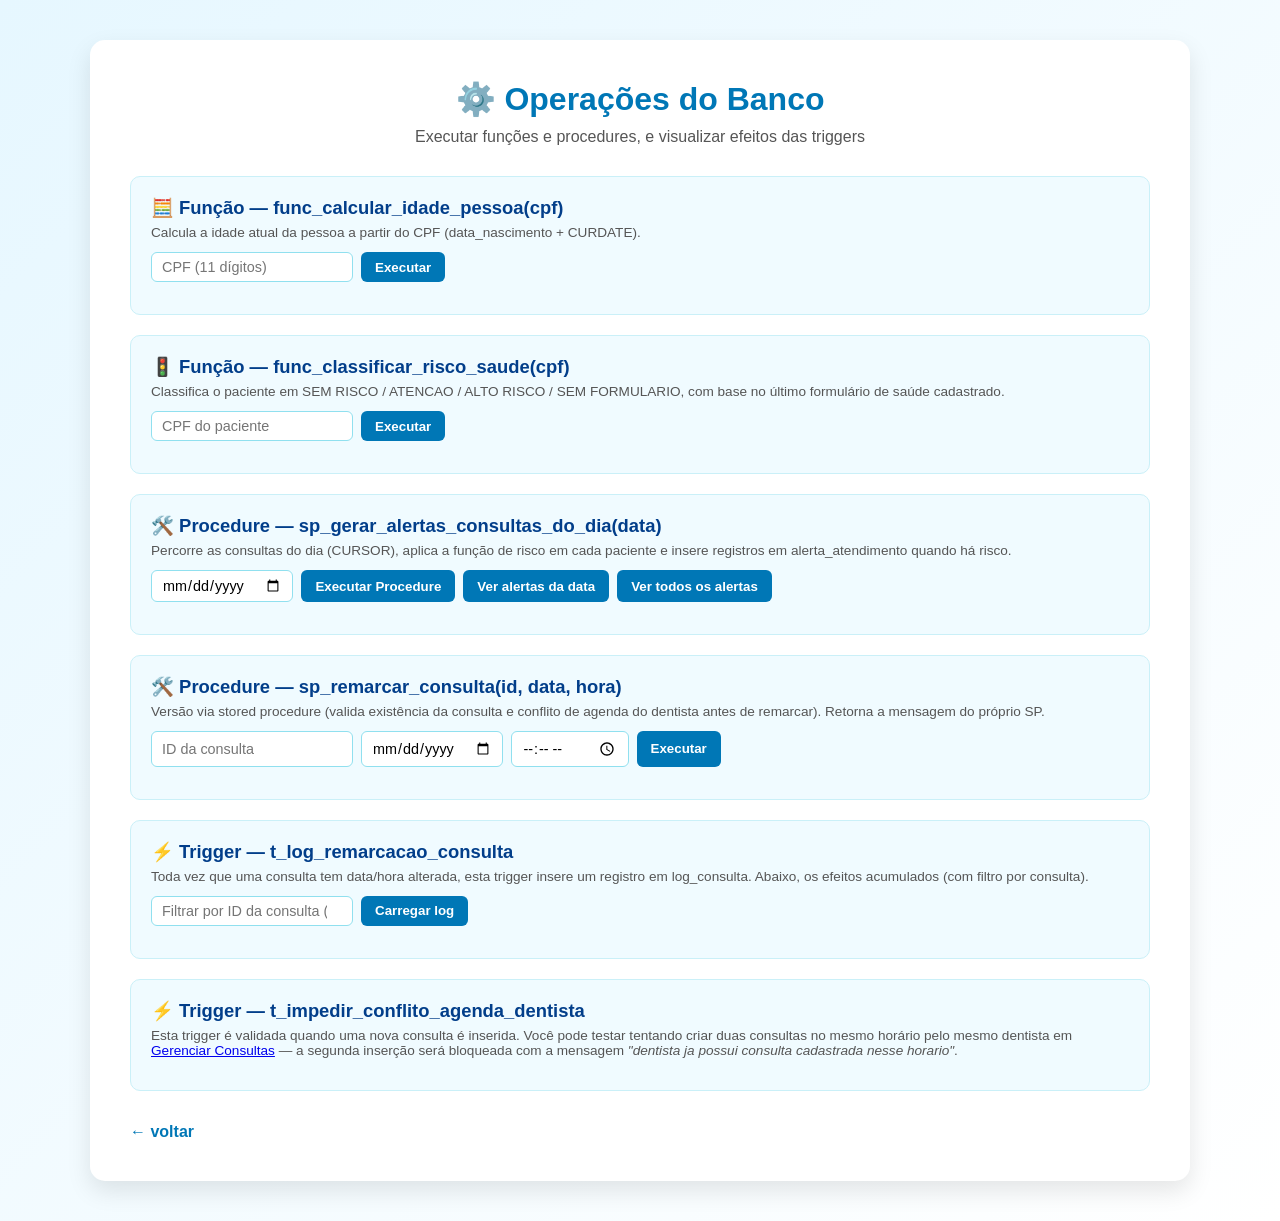
==== clinica-odontologica-social/src/main/resources/static/bd_operacoes.html @ ab2cbf5a "implementa o frontend para dashboard, operacoes do banco e relatorio" ====
<!DOCTYPE html>
<html lang="pt-br">
<head>
    <meta charset="UTF-8">
    <meta name="viewport" content="width=device-width, initial-scale=1.0">
    <title>Operações do Banco — Funções, Procedures e Triggers</title>
    <link rel="stylesheet" href="style.css">
</head>
<body>

<div class="container wide">
    <h1>⚙️ Operações do Banco</h1>
    <p class="subtitle">Executar funções e procedures, e visualizar efeitos das triggers</p>

    <!-- ============================================================
         FUNÇÕES
         ============================================================ -->
    <div class="section">
        <h2>🧮 Função — <code>func_calcular_idade_pessoa(cpf)</code></h2>
        <p class="desc">Calcula a idade atual da pessoa a partir do CPF (data_nascimento + CURDATE).</p>
        <div class="filtros">
            <input id="cpfIdade" placeholder="CPF (11 dígitos)" maxlength="11">
            <button onclick="fnCalcularIdade()">Executar</button>
        </div>
        <div id="saidaIdade"></div>
    </div>

    <div class="section">
        <h2>🚦 Função — <code>func_classificar_risco_saude(cpf)</code></h2>
        <p class="desc">Classifica o paciente em SEM RISCO / ATENCAO / ALTO RISCO / SEM FORMULARIO,
            com base no último formulário de saúde cadastrado.</p>
        <div class="filtros">
            <input id="cpfRisco" placeholder="CPF do paciente" maxlength="11">
            <button onclick="fnClassificarRisco()">Executar</button>
        </div>
        <div id="saidaRisco"></div>
    </div>

    <!-- ============================================================
         PROCEDURES
         ============================================================ -->
    <div class="section">
        <h2>🛠️ Procedure — <code>sp_gerar_alertas_consultas_do_dia(data)</code></h2>
        <p class="desc">Percorre as consultas do dia (CURSOR), aplica a função de risco em cada paciente
            e insere registros em <code>alerta_atendimento</code> quando há risco.</p>
        <div class="filtros">
            <input id="dataAlertas" type="date">
            <button onclick="spGerarAlertas()">Executar Procedure</button>
            <button onclick="carregarAlertas()">Ver alertas da data</button>
            <button onclick="carregarAlertas(true)">Ver todos os alertas</button>
        </div>
        <div id="saidaProcAlertas"></div>
        <div id="tabelaAlertas"></div>
    </div>

    <div class="section">
        <h2>🛠️ Procedure — <code>sp_remarcar_consulta(id, data, hora)</code></h2>
        <p class="desc">Versão via stored procedure (valida existência da consulta e conflito de agenda
            do dentista antes de remarcar). Retorna a mensagem do próprio SP.</p>
        <div class="filtros">
            <input id="idConsultaSp" type="number" min="1" placeholder="ID da consulta">
            <input id="dataSp" type="date">
            <input id="horaSp" type="time">
            <button onclick="spRemarcar()">Executar</button>
        </div>
        <div id="saidaSpRemarcar"></div>
    </div>

    <!-- ============================================================
         TRIGGERS
         ============================================================ -->
    <div class="section">
        <h2>⚡ Trigger — <code>t_log_remarcacao_consulta</code></h2>
        <p class="desc">Toda vez que uma consulta tem data/hora alterada, esta trigger insere um
            registro em <code>log_consulta</code>. Abaixo, os efeitos acumulados (com filtro por consulta).</p>
        <div class="filtros">
            <input id="idConsultaLog" type="number" min="1" placeholder="Filtrar por ID da consulta (opcional)">
            <button onclick="carregarLogConsulta()">Carregar log</button>
        </div>
        <div id="tabelaLog"></div>
    </div>

    <div class="section">
        <h2>⚡ Trigger — <code>t_impedir_conflito_agenda_dentista</code></h2>
        <p class="desc">Esta trigger é validada quando uma nova consulta é inserida.
            Você pode testar tentando criar duas consultas no mesmo horário pelo mesmo dentista
            em <a href="consultas.html">Gerenciar Consultas</a> — a segunda inserção será bloqueada
            com a mensagem <em>"dentista ja possui consulta cadastrada nesse horario"</em>.</p>
    </div>

    <a class="back-link" href="index.html">← voltar</a>
</div>

<script src="bd_operacoes.js?v=1"></script>
</body>
</html>
---- clinica-odontologica-social/src/main/resources/static/style.css ----
* {
    margin: 0;
    padding: 0;
    box-sizing: border-box;
    font-family: Arial, Helvetica, sans-serif;
}

body {
    background: linear-gradient(135deg, #e6f7ff, #ffffff);
    
    display: flex;
    justify-content: center;
    align-items: flex-start; 

    min-height: 100vh;
    padding: 40px 0;
}

.container {
    background: white;
    padding: 40px;
    border-radius: 15px;
    box-shadow: 0 10px 25px rgba(0, 0, 0, 0.1);
    text-align: center;

    width: 700px;
    max-width: 95%;
}

h1 {
    color: #0077b6;
    margin-bottom: 10px;
}

.subtitle {
    color: #555;
    margin-bottom: 30px;
}

.menu {
    display: flex;
    flex-direction: column;
    gap: 15px;
}

.card {
    text-decoration: none;
    background-color: #caf0f8;
    color: #023e8a;
    padding: 12px;
    border-radius: 10px;
    transition: all 0.3s ease;
    font-weight: bold;
}

.card:hover {
    background-color: #90e0ef;
    transform: translateY(-2px);
    box-shadow: 0 5px 15px rgba(0,0,0,0.1);
}

/* ---------- Páginas amplas (Relatórios / Operações BD) ---------- */
.container.wide {
    width: 1100px;
    max-width: 98%;
    text-align: left;
}

.container.wide h1,
.container.wide .subtitle {
    text-align: center;
}

.section {
    background: #f0fbff;
    border: 1px solid #caf0f8;
    border-radius: 10px;
    padding: 20px;
    margin-bottom: 20px;
    text-align: left;
}

.section h2 {
    color: #023e8a;
    margin-bottom: 6px;
    font-size: 1.15rem;
}

.section .desc {
    color: #555;
    font-size: 0.85rem;
    margin-bottom: 12px;
}

.section .filtros {
    display: flex;
    flex-wrap: wrap;
    gap: 8px;
    margin-bottom: 12px;
}

.section .filtros input,
.section .filtros select {
    padding: 6px 10px;
    border-radius: 6px;
    border: 1px solid #90e0ef;
    font-size: 0.9rem;
}

.section button {
    background-color: #0077b6;
    color: white;
    border: none;
    padding: 6px 14px;
    border-radius: 6px;
    font-weight: bold;
    cursor: pointer;
}

.section button:hover { background-color: #023e8a; }

.section .kpi {
    display: inline-block;
    background: #0077b6;
    color: white;
    padding: 6px 12px;
    border-radius: 6px;
    margin-right: 8px;
    margin-top: 6px;
    font-size: 0.85rem;
}

table.dados {
    width: 100%;
    border-collapse: collapse;
    margin-top: 10px;
    font-size: 0.85rem;
    background: white;
}

table.dados th,
table.dados td {
    border: 1px solid #caf0f8;
    padding: 6px 8px;
    text-align: left;
}

table.dados th {
    background: #023e8a;
    color: white;
}

table.dados tr:nth-child(even) td { background: #f7fcff; }

.badge {
    display: inline-block;
    padding: 2px 8px;
    border-radius: 10px;
    font-size: 0.75rem;
    font-weight: bold;
    color: white;
}
.badge.alto    { background: #c1121f; }
.badge.atencao { background: #f4a261; }
.badge.sem     { background: #2a9d8f; }
.badge.semf    { background: #888; }

.back-link {
    display: inline-block;
    margin-top: 12px;
    color: #0077b6;
    text-decoration: none;
    font-weight: bold;
}

/* ---------- Dashboard ---------- */
.kpi-grid {
    display: grid;
    grid-template-columns: repeat(auto-fit, minmax(170px, 1fr));
    gap: 12px;
    margin-bottom: 20px;
}

.kpi-card {
    background: linear-gradient(135deg, #0077b6, #00b4d8);
    color: white;
    border-radius: 10px;
    padding: 14px;
    text-align: left;
    box-shadow: 0 4px 10px rgba(0,0,0,0.08);
}
.kpi-card .label { font-size: 0.75rem; opacity: 0.9; letter-spacing: 0.5px; text-transform: uppercase; }
.kpi-card .value { font-size: 1.6rem; font-weight: bold; margin-top: 4px; }
.kpi-card.sec { background: linear-gradient(135deg, #023e8a, #0096c7); }
.kpi-card.warn { background: linear-gradient(135deg, #f4a261, #e76f51); }
.kpi-card.ok  { background: linear-gradient(135deg, #2a9d8f, #43aa8b); }

.charts-grid {
    display: grid;
    grid-template-columns: repeat(auto-fit, minmax(420px, 1fr));
    gap: 16px;
}

.chart-card {
    background: white;
    border: 1px solid #caf0f8;
    border-radius: 10px;
    padding: 14px;
    box-shadow: 0 2px 6px rgba(0,0,0,0.05);
}
.chart-card h3 {
    color: #023e8a;
    font-size: 1rem;
    margin-bottom: 4px;
}
.chart-card .desc {
    color: #666;
    font-size: 0.78rem;
    margin-bottom: 8px;
}
.chart-card canvas { max-height: 280px; }

.stats-inline {
    display: flex;
    flex-wrap: wrap;
    gap: 6px;
    margin-top: 8px;
    font-size: 0.78rem;
}
.stats-inline span {
    background: #caf0f8;
    color: #023e8a;
    padding: 3px 8px;
    border-radius: 6px;
    font-weight: bold;
}
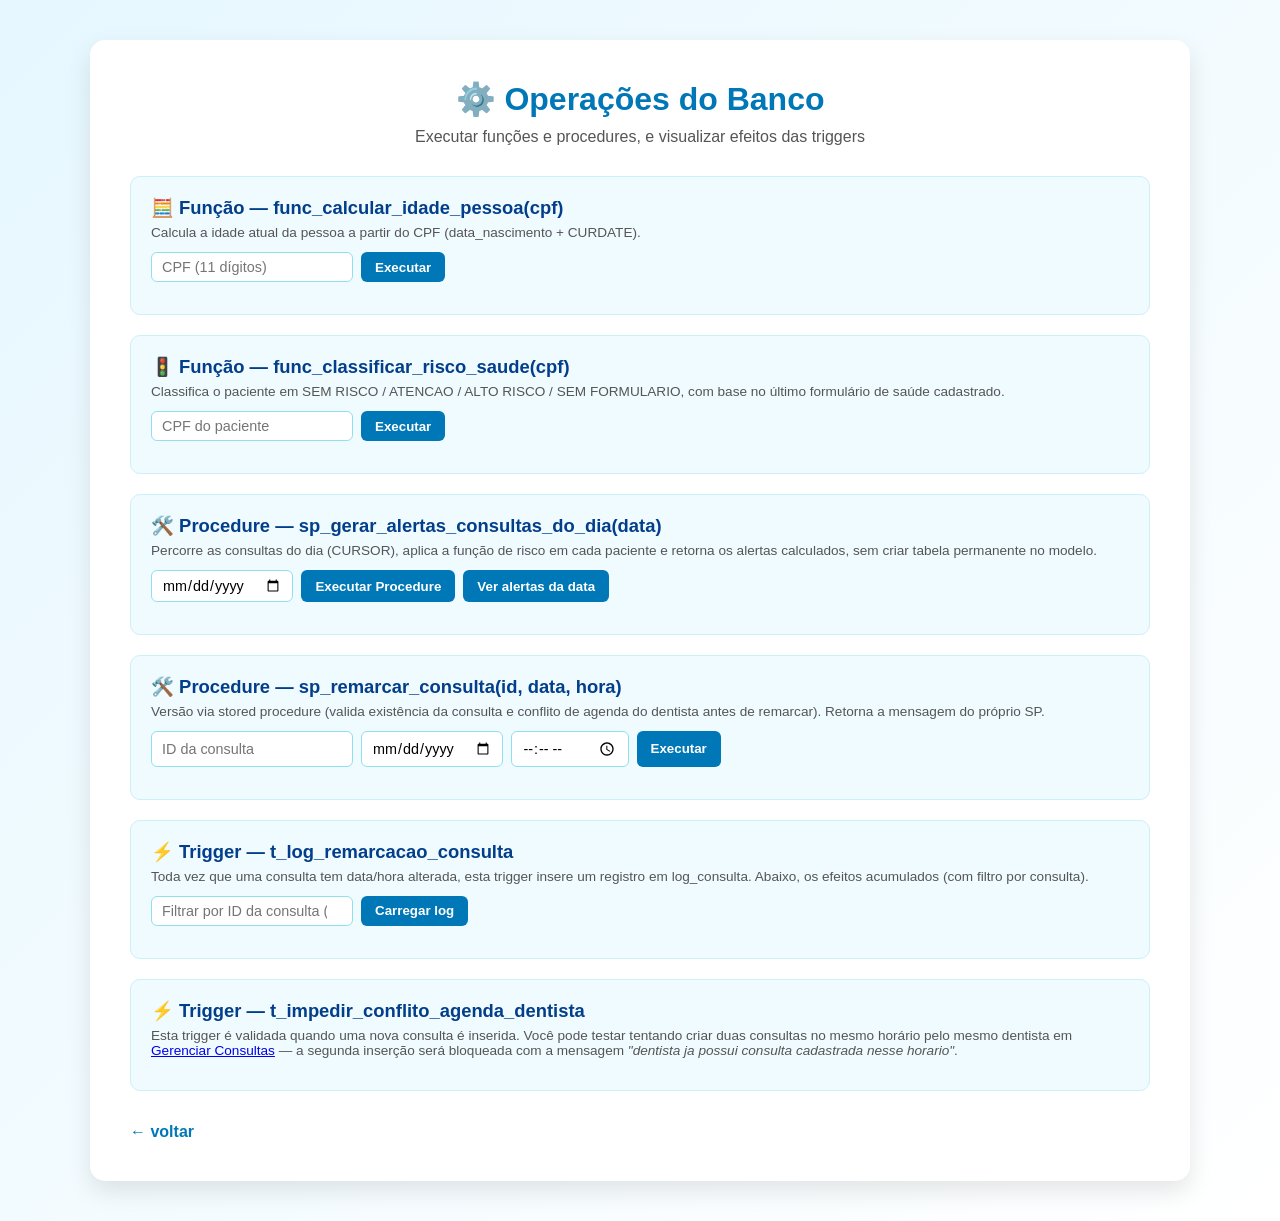
==== commit fe74dd4e: "adiciona o frontend do operacoes bd" ====
--- a/clinica-odontologica-social/src/main/resources/static/bd_operacoes.html
+++ b/clinica-odontologica-social/src/main/resources/static/bd_operacoes.html
@@ -42,12 +42,11 @@
     <div class="section">
         <h2>🛠️ Procedure — <code>sp_gerar_alertas_consultas_do_dia(data)</code></h2>
         <p class="desc">Percorre as consultas do dia (CURSOR), aplica a função de risco em cada paciente
-            e insere registros em <code>alerta_atendimento</code> quando há risco.</p>
+            e retorna os alertas calculados, sem criar tabela permanente no modelo.</p>
         <div class="filtros">
             <input id="dataAlertas" type="date">
             <button onclick="spGerarAlertas()">Executar Procedure</button>
             <button onclick="carregarAlertas()">Ver alertas da data</button>
-            <button onclick="carregarAlertas(true)">Ver todos os alertas</button>
         </div>
         <div id="saidaProcAlertas"></div>
         <div id="tabelaAlertas"></div>
--- a/clinica-odontologica-social/src/main/resources/static/style.css
+++ b/clinica-odontologica-social/src/main/resources/static/style.css
@@ -59,6 +59,59 @@
     box-shadow: 0 5px 15px rgba(0,0,0,0.1);
 }
 
+.ia-card {
+    background-color: #ade8f4;
+}
+
+.chat-box {
+    display: flex;
+    flex-direction: column;
+    gap: 15px;
+}
+
+textarea {
+    width: 100%;
+    min-height: 110px;
+    resize: vertical;
+    border: 1px solid #caf0f8;
+    border-radius: 10px;
+    padding: 15px;
+    font-size: 15px;
+    outline: none;
+}
+
+textarea:focus {
+    border-color: #0077b6;
+}
+
+.chat-button {
+    border: none;
+    cursor: pointer;
+    font-size: 16px;
+}
+
+.section-title {
+    color: #023e8a;
+    margin-top: 25px;
+    margin-bottom: 10px;
+}
+
+.sugestoes {
+    display: flex;
+    flex-direction: column;
+    gap: 10px;
+}
+
+.suggestion-button {
+    background-color: #caf0f8;
+    color: #023e8a;
+    border: none;
+    padding: 10px;
+    border-radius: 10px;
+    font-weight: bold;
+    cursor: pointer;
+}
+
 /* ---------- Páginas amplas (Relatórios / Operações BD) ---------- */
 .container.wide {
     width: 1100px;
@@ -117,6 +170,26 @@
     cursor: pointer;
 }
 
+.suggestion-button:hover {
+    background-color: #90e0ef;
+}
+
+.resposta {
+    background-color: #f1fbff;
+    border: 1px solid #caf0f8;
+    color: #333;
+    text-align: left;
+    padding: 15px;
+    border-radius: 10px;
+    min-height: 100px;
+    line-height: 1.5;
+}
+
+.voltar-card {
+    display: block;
+    margin-top: 25px;
+}
+
 .section button:hover { background-color: #023e8a; }
 
 .section .kpi {
@@ -234,4 +307,3 @@
     border-radius: 6px;
     font-weight: bold;
 }
-
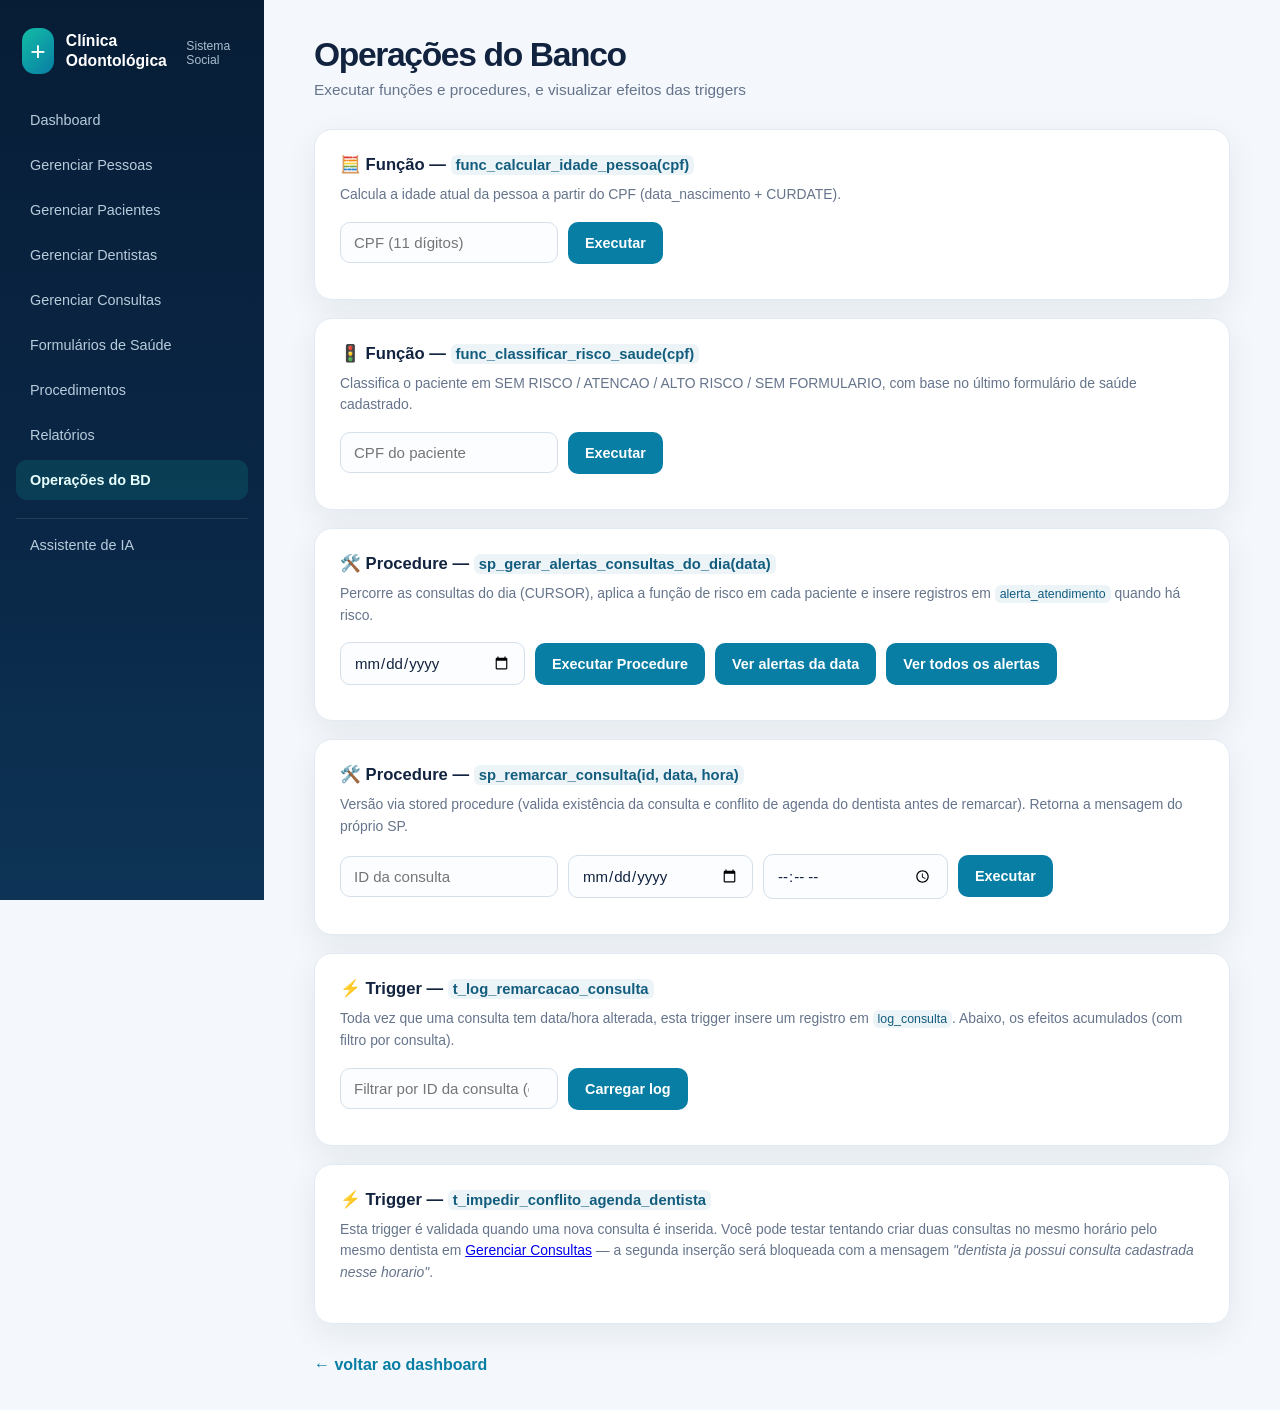
==== commit 385f9470: "Implementa chat e ajustes de layout" ====
--- a/clinica-odontologica-social/src/main/resources/static/bd_operacoes.html
+++ b/clinica-odontologica-social/src/main/resources/static/bd_operacoes.html
@@ -4,12 +4,13 @@
     <meta charset="UTF-8">
     <meta name="viewport" content="width=device-width, initial-scale=1.0">
     <title>Operações do Banco — Funções, Procedures e Triggers</title>
-    <link rel="stylesheet" href="style.css">
+    <link rel="stylesheet" href="style.css?v=2">
+    <script src="layout.js?v=1" defer></script>
 </head>
 <body>
 
 <div class="container wide">
-    <h1>⚙️ Operações do Banco</h1>
+    <h1>Operações do Banco</h1>
     <p class="subtitle">Executar funções e procedures, e visualizar efeitos das triggers</p>
 
     <!-- ============================================================
@@ -42,11 +43,12 @@
     <div class="section">
         <h2>🛠️ Procedure — <code>sp_gerar_alertas_consultas_do_dia(data)</code></h2>
         <p class="desc">Percorre as consultas do dia (CURSOR), aplica a função de risco em cada paciente
-            e retorna os alertas calculados, sem criar tabela permanente no modelo.</p>
+            e insere registros em <code>alerta_atendimento</code> quando há risco.</p>
         <div class="filtros">
             <input id="dataAlertas" type="date">
             <button onclick="spGerarAlertas()">Executar Procedure</button>
             <button onclick="carregarAlertas()">Ver alertas da data</button>
+            <button onclick="carregarAlertas(true)">Ver todos os alertas</button>
         </div>
         <div id="saidaProcAlertas"></div>
         <div id="tabelaAlertas"></div>
@@ -87,7 +89,7 @@
             com a mensagem <em>"dentista ja possui consulta cadastrada nesse horario"</em>.</p>
     </div>
 
-    <a class="back-link" href="index.html">← voltar</a>
+    <a class="back-link" href="dashboard.html">← voltar ao dashboard</a>
 </div>
 
 <script src="bd_operacoes.js?v=1"></script>
--- a/clinica-odontologica-social/src/main/resources/static/style.css
+++ b/clinica-odontologica-social/src/main/resources/static/style.css
@@ -1,309 +1,701 @@
+:root {
+    --bg: #f4f8fc;
+    --panel: #ffffff;
+    --panel-soft: #f7fbff;
+    --line: #e2eaf3;
+    --text: #12233f;
+    --muted: #65748b;
+    --primary: #087ea4;
+    --primary-dark: #055874;
+    --primary-soft: #e7f5f8;
+    --nav: #071d36;
+    --nav-soft: #112d4c;
+    --accent: #10b3a3;
+    --warning: #ed9b43;
+    --danger: #d45061;
+    --radius: 18px;
+    --shadow: 0 10px 32px rgba(15, 35, 60, 0.07);
+}
+
 * {
+    box-sizing: border-box;
     margin: 0;
     padding: 0;
-    box-sizing: border-box;
-    font-family: Arial, Helvetica, sans-serif;
+    font-family: "Segoe UI", Arial, Helvetica, sans-serif;
 }
 
 body {
-    background: linear-gradient(135deg, #e6f7ff, #ffffff);
-    
+    align-items: flex-start;
+    background: var(--bg);
+    color: var(--text);
     display: flex;
     justify-content: center;
-    align-items: flex-start; 
-
     min-height: 100vh;
     padding: 40px 0;
 }
 
+.app-layout {
+    display: block;
+    padding: 0;
+}
+
+.app-shell {
+    display: flex;
+    min-height: 100vh;
+}
+
+.sidebar {
+    background: linear-gradient(180deg, var(--nav), #0a2747 60%, #0d3456);
+    color: white;
+    flex: 0 0 264px;
+    height: 100vh;
+    padding: 28px 16px 20px;
+    position: sticky;
+    top: 0;
+}
+
+.sidebar-brand {
+    align-items: center;
+    color: white;
+    display: flex;
+    gap: 12px;
+    margin: 0 6px 26px;
+    text-decoration: none;
+}
+
+.sidebar-brand::before {
+    align-items: center;
+    background: linear-gradient(135deg, #13bca6, #087ea4);
+    border-radius: 13px;
+    content: "+";
+    display: flex;
+    font-size: 1.65rem;
+    font-weight: 400;
+    height: 46px;
+    justify-content: center;
+    width: 46px;
+}
+
+.sidebar-brand strong {
+    display: block;
+    font-size: 0.98rem;
+    line-height: 1.3;
+}
+
+.sidebar-brand span {
+    color: #a9bece;
+    display: block;
+    font-size: 0.76rem;
+    margin-top: 3px;
+}
+
+.sidebar-nav {
+    display: flex;
+    flex-direction: column;
+    gap: 5px;
+}
+
+.sidebar-link {
+    border-radius: 11px;
+    color: #b8ccdb;
+    display: block;
+    font-size: 0.9rem;
+    font-weight: 500;
+    padding: 12px 14px;
+    text-decoration: none;
+    transition: background 0.18s ease, color 0.18s ease;
+}
+
+.sidebar-link:hover {
+    background: var(--nav-soft);
+    color: white;
+}
+
+.sidebar-link.active {
+    background: rgba(16, 179, 163, 0.17);
+    color: #e8fffd;
+    font-weight: 600;
+}
+
+.sidebar-link-special {
+    border-top: 1px solid rgba(255, 255, 255, 0.1);
+    border-radius: 0;
+    margin-top: 13px;
+    padding-top: 18px;
+}
+
+.sidebar-link-special.active,
+.sidebar-link-special:hover {
+    border-radius: 11px;
+}
+
+.main-content {
+    align-items: flex-start;
+    display: flex;
+    flex: 1;
+    justify-content: center;
+    min-width: 0;
+    padding: 36px clamp(20px, 4vw, 50px);
+}
+
 .container {
-    background: white;
-    padding: 40px;
-    border-radius: 15px;
-    box-shadow: 0 10px 25px rgba(0, 0, 0, 0.1);
-    text-align: center;
-
-    width: 700px;
-    max-width: 95%;
-}
-
-h1 {
-    color: #0077b6;
-    margin-bottom: 10px;
+    max-width: 1180px;
+    width: 100%;
+}
+
+.container > h1 {
+    color: var(--text);
+    font-size: clamp(1.75rem, 3vw, 2.1rem);
+    font-weight: 700;
+    letter-spacing: -0.04em;
+    margin-bottom: 7px;
 }
 
 .subtitle {
-    color: #555;
+    color: var(--muted);
+    font-size: 0.96rem;
     margin-bottom: 30px;
 }
 
-.menu {
+.manage-page .menu {
+    display: grid;
+    gap: 18px;
+    grid-template-columns: repeat(2, minmax(285px, 1fr));
+}
+
+.manage-page .card {
+    background: var(--panel);
+    border: 1px solid var(--line);
+    border-radius: var(--radius);
+    box-shadow: var(--shadow);
+    color: var(--text);
+    padding: 23px;
+    text-align: left;
+}
+
+.manage-page .card:first-child {
+    grid-row: span 2;
+}
+
+.manage-page .card h3 {
+    border-bottom: 1px solid var(--line);
+    color: var(--text);
+    font-size: 1.04rem;
+    font-weight: 650;
+    margin: -2px 0 18px;
+    padding-bottom: 15px;
+}
+
+input,
+select,
+textarea {
+    background: #fbfdff;
+    border: 1px solid #d4dfeb;
+    border-radius: 10px;
+    color: var(--text);
+    font-size: 0.94rem;
+    outline: none;
+    padding: 11px 13px;
+    transition: border-color 0.18s ease, box-shadow 0.18s ease;
+}
+
+input:focus,
+select:focus,
+textarea:focus {
+    border-color: var(--primary);
+    box-shadow: 0 0 0 3px rgba(8, 126, 164, 0.12);
+}
+
+.manage-page .card input,
+.manage-page .card select,
+.manage-page .card textarea {
+    margin-bottom: 11px;
+    width: 100%;
+}
+
+.manage-page .card br {
+    display: none;
+}
+
+textarea {
+    min-height: 104px;
+    resize: vertical;
+}
+
+button,
+.chat-button {
+    background: var(--primary);
+    border: none;
+    border-radius: 10px;
+    color: white;
+    cursor: pointer;
+    font-size: 0.9rem;
+    font-weight: 600;
+    min-height: 42px;
+    padding: 10px 17px;
+    transition: background-color 0.18s ease, transform 0.18s ease;
+}
+
+button:hover,
+.chat-button:hover {
+    background: var(--primary-dark);
+    transform: translateY(-1px);
+}
+
+.manage-page .card button {
+    margin-top: 4px;
+    margin-right: 5px;
+}
+
+.manage-page ul,
+.manage-page pre {
+    background: var(--panel-soft);
+    border-radius: 10px;
+    color: var(--muted);
+    list-style-position: inside;
+    margin-top: 15px;
+    overflow-x: auto;
+    padding: 12px;
+    white-space: pre-wrap;
+}
+
+.manage-page ul:empty,
+.manage-page pre:empty {
+    display: none;
+}
+
+.container.wide {
+    max-width: 1240px;
+    text-align: left;
+}
+
+.section {
+    background: var(--panel);
+    border: 1px solid var(--line);
+    border-radius: var(--radius);
+    box-shadow: var(--shadow);
+    margin-bottom: 18px;
+    padding: 23px 25px;
+    text-align: left;
+}
+
+.section h2 {
+    color: var(--text);
+    font-size: 1.04rem;
+    font-weight: 650;
+    line-height: 1.45;
+    margin-bottom: 7px;
+}
+
+.section .desc {
+    color: var(--muted);
+    font-size: 0.87rem;
+    line-height: 1.55;
+    margin-bottom: 16px;
+}
+
+.section .filtros {
+    align-items: center;
+    display: flex;
+    flex-wrap: wrap;
+    gap: 10px;
+    margin-bottom: 12px;
+}
+
+.section .filtros label {
+    color: var(--muted);
     display: flex;
     flex-direction: column;
-    gap: 15px;
-}
-
-.card {
-    text-decoration: none;
-    background-color: #caf0f8;
-    color: #023e8a;
-    padding: 12px;
-    border-radius: 10px;
-    transition: all 0.3s ease;
-    font-weight: bold;
-}
-
-.card:hover {
-    background-color: #90e0ef;
-    transform: translateY(-2px);
-    box-shadow: 0 5px 15px rgba(0,0,0,0.1);
-}
-
-.ia-card {
-    background-color: #ade8f4;
-}
-
-.chat-box {
-    display: flex;
-    flex-direction: column;
-    gap: 15px;
-}
-
-textarea {
-    width: 100%;
-    min-height: 110px;
-    resize: vertical;
-    border: 1px solid #caf0f8;
-    border-radius: 10px;
-    padding: 15px;
-    font-size: 15px;
-    outline: none;
-}
-
-textarea:focus {
-    border-color: #0077b6;
-}
-
-.chat-button {
-    border: none;
-    cursor: pointer;
-    font-size: 16px;
-}
-
-.section-title {
-    color: #023e8a;
-    margin-top: 25px;
-    margin-bottom: 10px;
-}
-
-.sugestoes {
-    display: flex;
-    flex-direction: column;
-    gap: 10px;
-}
-
-.suggestion-button {
-    background-color: #caf0f8;
-    color: #023e8a;
-    border: none;
-    padding: 10px;
-    border-radius: 10px;
-    font-weight: bold;
-    cursor: pointer;
-}
-
-/* ---------- Páginas amplas (Relatórios / Operações BD) ---------- */
-.container.wide {
-    width: 1100px;
-    max-width: 98%;
-    text-align: left;
-}
-
-.container.wide h1,
-.container.wide .subtitle {
-    text-align: center;
-}
-
-.section {
-    background: #f0fbff;
-    border: 1px solid #caf0f8;
-    border-radius: 10px;
-    padding: 20px;
-    margin-bottom: 20px;
-    text-align: left;
-}
-
-.section h2 {
-    color: #023e8a;
-    margin-bottom: 6px;
-    font-size: 1.15rem;
-}
-
-.section .desc {
-    color: #555;
-    font-size: 0.85rem;
-    margin-bottom: 12px;
-}
-
-.section .filtros {
-    display: flex;
-    flex-wrap: wrap;
-    gap: 8px;
-    margin-bottom: 12px;
+    font-size: 0.83rem;
+    font-weight: 600;
+    gap: 6px;
 }
 
 .section .filtros input,
 .section .filtros select {
-    padding: 6px 10px;
+    min-width: 185px;
+}
+
+.section .kpi {
+    background: var(--primary-soft);
+    border-radius: 20px;
+    color: var(--primary-dark);
+    display: inline-block;
+    font-size: 0.84rem;
+    font-weight: 600;
+    margin: 7px 8px 0 0;
+    padding: 7px 13px;
+}
+
+code {
+    background: #edf4f8;
     border-radius: 6px;
-    border: 1px solid #90e0ef;
-    font-size: 0.9rem;
-}
-
-.section button {
-    background-color: #0077b6;
-    color: white;
-    border: none;
-    padding: 6px 14px;
-    border-radius: 6px;
-    font-weight: bold;
-    cursor: pointer;
-}
-
-.suggestion-button:hover {
-    background-color: #90e0ef;
-}
-
-.resposta {
-    background-color: #f1fbff;
-    border: 1px solid #caf0f8;
-    color: #333;
-    text-align: left;
-    padding: 15px;
-    border-radius: 10px;
-    min-height: 100px;
-    line-height: 1.5;
-}
-
-.voltar-card {
-    display: block;
-    margin-top: 25px;
-}
-
-.section button:hover { background-color: #023e8a; }
-
-.section .kpi {
-    display: inline-block;
-    background: #0077b6;
-    color: white;
-    padding: 6px 12px;
-    border-radius: 6px;
-    margin-right: 8px;
-    margin-top: 6px;
-    font-size: 0.85rem;
+    color: #125d7e;
+    font-size: 0.89em;
+    padding: 2px 5px;
 }
 
 table.dados {
+    background: white;
+    border-collapse: separate;
+    border-spacing: 0;
+    border: 1px solid var(--line);
+    border-radius: 11px;
+    font-size: 0.84rem;
+    margin-top: 14px;
+    overflow: hidden;
     width: 100%;
-    border-collapse: collapse;
-    margin-top: 10px;
-    font-size: 0.85rem;
-    background: white;
 }
 
 table.dados th,
 table.dados td {
-    border: 1px solid #caf0f8;
-    padding: 6px 8px;
+    border-bottom: 1px solid var(--line);
+    padding: 10px 12px;
     text-align: left;
 }
 
 table.dados th {
-    background: #023e8a;
+    background: #f2f7fb;
+    color: var(--text);
+    font-weight: 650;
+}
+
+table.dados tr:last-child td {
+    border-bottom: 0;
+}
+
+table.dados tr:nth-child(even) td {
+    background: #fbfdff;
+}
+
+.badge {
+    border-radius: 18px;
     color: white;
-}
-
-table.dados tr:nth-child(even) td { background: #f7fcff; }
-
-.badge {
     display: inline-block;
-    padding: 2px 8px;
-    border-radius: 10px;
     font-size: 0.75rem;
     font-weight: bold;
-    color: white;
-}
-.badge.alto    { background: #c1121f; }
-.badge.atencao { background: #f4a261; }
-.badge.sem     { background: #2a9d8f; }
-.badge.semf    { background: #888; }
-
-.back-link {
+    padding: 3px 9px;
+}
+
+.badge.alto { background: var(--danger); }
+.badge.atencao { background: var(--warning); }
+.badge.sem { background: var(--accent); }
+.badge.semf { background: #8793a5; }
+
+.back-link,
+.voltar-card {
+    color: var(--primary);
     display: inline-block;
-    margin-top: 12px;
-    color: #0077b6;
+    font-weight: 600;
+    margin-top: 14px;
     text-decoration: none;
-    font-weight: bold;
-}
-
-/* ---------- Dashboard ---------- */
+}
+
+/* Dashboard */
+.dashboard-page .section:first-of-type {
+    background: linear-gradient(112deg, #ffffff, #f0fbfa);
+}
+
 .kpi-grid {
     display: grid;
-    grid-template-columns: repeat(auto-fit, minmax(170px, 1fr));
-    gap: 12px;
-    margin-bottom: 20px;
+    gap: 14px;
+    grid-template-columns: repeat(auto-fit, minmax(175px, 1fr));
+    margin-top: 16px;
 }
 
 .kpi-card {
-    background: linear-gradient(135deg, #0077b6, #00b4d8);
+    background: var(--primary);
+    border-radius: 14px;
+    box-shadow: 0 7px 20px rgba(8, 126, 164, 0.18);
     color: white;
-    border-radius: 10px;
-    padding: 14px;
+    padding: 18px;
     text-align: left;
-    box-shadow: 0 4px 10px rgba(0,0,0,0.08);
-}
-.kpi-card .label { font-size: 0.75rem; opacity: 0.9; letter-spacing: 0.5px; text-transform: uppercase; }
-.kpi-card .value { font-size: 1.6rem; font-weight: bold; margin-top: 4px; }
-.kpi-card.sec { background: linear-gradient(135deg, #023e8a, #0096c7); }
-.kpi-card.warn { background: linear-gradient(135deg, #f4a261, #e76f51); }
-.kpi-card.ok  { background: linear-gradient(135deg, #2a9d8f, #43aa8b); }
+}
+
+.kpi-card .label {
+    font-size: 0.72rem;
+    font-weight: 600;
+    letter-spacing: 0.08em;
+    opacity: 0.83;
+    text-transform: uppercase;
+}
+
+.kpi-card .value {
+    font-size: 1.75rem;
+    font-weight: 700;
+    margin-top: 7px;
+}
+
+.kpi-card.sec { background: #163b63; }
+.kpi-card.warn { background: var(--warning); }
+.kpi-card.ok { background: var(--accent); }
 
 .charts-grid {
     display: grid;
-    grid-template-columns: repeat(auto-fit, minmax(420px, 1fr));
-    gap: 16px;
+    gap: 18px;
+    grid-template-columns: repeat(2, minmax(360px, 1fr));
 }
 
 .chart-card {
-    background: white;
-    border: 1px solid #caf0f8;
-    border-radius: 10px;
-    padding: 14px;
-    box-shadow: 0 2px 6px rgba(0,0,0,0.05);
-}
+    background: var(--panel);
+    border: 1px solid var(--line);
+    border-radius: var(--radius);
+    box-shadow: var(--shadow);
+    padding: 22px;
+}
+
 .chart-card h3 {
-    color: #023e8a;
+    color: var(--text);
     font-size: 1rem;
-    margin-bottom: 4px;
-}
+    margin-bottom: 6px;
+}
+
 .chart-card .desc {
-    color: #666;
+    color: var(--muted);
+    font-size: 0.8rem;
+    line-height: 1.45;
+    margin-bottom: 15px;
+}
+
+.chart-card canvas {
+    max-height: 280px;
+}
+
+.stats-inline {
+    display: flex;
+    flex-wrap: wrap;
+    gap: 7px;
+    margin-top: 10px;
+}
+
+.stats-inline span {
+    background: var(--primary-soft);
+    border-radius: 8px;
+    color: var(--primary-dark);
     font-size: 0.78rem;
-    margin-bottom: 8px;
-}
-.chart-card canvas { max-height: 280px; }
-
-.stats-inline {
-    display: flex;
-    flex-wrap: wrap;
-    gap: 6px;
-    margin-top: 8px;
-    font-size: 0.78rem;
-}
-.stats-inline span {
-    background: #caf0f8;
-    color: #023e8a;
-    padding: 3px 8px;
-    border-radius: 6px;
     font-weight: bold;
-}
+    padding: 5px 9px;
+}
+
+/* Assistente */
+.chat-page {
+    display: flex;
+    flex-direction: column;
+    max-width: 980px;
+    min-height: calc(100vh - 72px);
+}
+
+.chat-conversation {
+    align-items: center;
+    display: flex;
+    flex: 1;
+    flex-direction: column;
+    justify-content: center;
+    padding: 30px 20px 54px;
+    text-align: center;
+}
+
+.chat-conversation .assistant-tag {
+    background: #daf6f1;
+    border-radius: 22px;
+    color: #087c72;
+    display: inline-block;
+    font-size: 0.8rem;
+    font-weight: 650;
+    margin-bottom: 18px;
+    padding: 7px 14px;
+}
+
+.chat-conversation h1 {
+    color: var(--text);
+    font-size: clamp(2.15rem, 4vw, 2.8rem);
+    letter-spacing: -0.055em;
+    line-height: 1.13;
+    margin-bottom: 13px;
+}
+
+.chat-conversation p {
+    color: var(--muted);
+    font-size: 1rem;
+    line-height: 1.65;
+    max-width: 480px;
+}
+
+.composer {
+    background: var(--panel);
+    border: 1px solid var(--line);
+    border-radius: 22px;
+    box-shadow: var(--shadow);
+    padding: 18px;
+    width: 100%;
+}
+
+.suggestions-label {
+    color: var(--muted);
+    font-size: 0.8rem;
+    font-weight: 600;
+    margin: 0 0 10px 3px;
+}
+
+.sugestoes {
+    display: grid;
+    gap: 9px;
+    grid-template-columns: repeat(3, 1fr);
+    margin-bottom: 15px;
+}
+
+.suggestion-button {
+    background: var(--panel-soft);
+    border: 1px solid var(--line);
+    color: var(--text);
+    font-size: 0.82rem;
+    justify-content: flex-start;
+    line-height: 1.35;
+    min-height: 46px;
+    padding: 8px 12px;
+    text-align: left;
+}
+
+.suggestion-button:hover {
+    background: var(--primary-soft);
+    border-color: #b6dde5;
+    color: var(--primary-dark);
+}
+
+.chat-box {
+    align-items: center;
+    background: #f3f7fb;
+    border: 1px solid #dce6f0;
+    border-radius: 17px;
+    display: flex;
+    gap: 12px;
+    padding: 8px 9px 8px 17px;
+}
+
+.chat-box textarea {
+    background: transparent;
+    border: 0;
+    box-shadow: none;
+    flex: 1;
+    line-height: 1.5;
+    min-height: 45px;
+    padding: 11px 4px;
+    width: auto;
+}
+
+.chat-button {
+    border-radius: 12px;
+    flex: 0 0 auto;
+    margin: 0;
+    min-height: 48px;
+    padding: 10px 25px;
+    width: auto;
+}
+
+.resposta {
+    background: var(--panel);
+    border: 1px solid var(--line);
+    border-radius: 16px;
+    box-shadow: var(--shadow);
+    color: #36465d;
+    display: none;
+    line-height: 1.6;
+    margin-top: 28px;
+    max-width: 700px;
+    padding: 17px 20px;
+    text-align: left;
+    width: 100%;
+}
+
+.resposta:not(:empty) {
+    display: block;
+}
+
+@media (max-width: 980px) {
+    .sidebar {
+        flex-basis: 224px;
+    }
+
+    .main-content {
+        padding: 28px 18px;
+    }
+
+    .manage-page .menu,
+    .charts-grid {
+        grid-template-columns: 1fr;
+    }
+
+    .manage-page .card:first-child {
+        grid-row: auto;
+    }
+
+    .chat-conversation {
+        padding-top: 20px;
+    }
+}
+
+@media (max-width: 720px) {
+    .app-shell {
+        flex-direction: column;
+    }
+
+    .sidebar {
+        flex-basis: auto;
+        height: auto;
+        padding: 16px;
+        position: static;
+        width: 100%;
+    }
+
+    .sidebar-brand {
+        margin-bottom: 15px;
+    }
+
+    .sidebar-nav {
+        flex-direction: row;
+        overflow-x: auto;
+        padding-bottom: 3px;
+    }
+
+    .sidebar-link {
+        flex: 0 0 auto;
+        white-space: nowrap;
+    }
+
+    .sidebar-link-special {
+        border: 0;
+        border-radius: 11px;
+        margin: 0;
+        padding-top: 12px;
+    }
+
+    .main-content {
+        padding: 24px 13px;
+    }
+
+    .section,
+    .manage-page .card,
+    .composer {
+        padding: 19px;
+    }
+
+    .chat-page {
+        min-height: calc(100vh - 190px);
+    }
+
+    .chat-conversation {
+        padding: 24px 5px 35px;
+    }
+
+    .sugestoes {
+        grid-template-columns: 1fr;
+    }
+
+    .chat-box {
+        padding-left: 13px;
+    }
+
+    .chat-button {
+        padding: 10px 16px;
+    }
+}
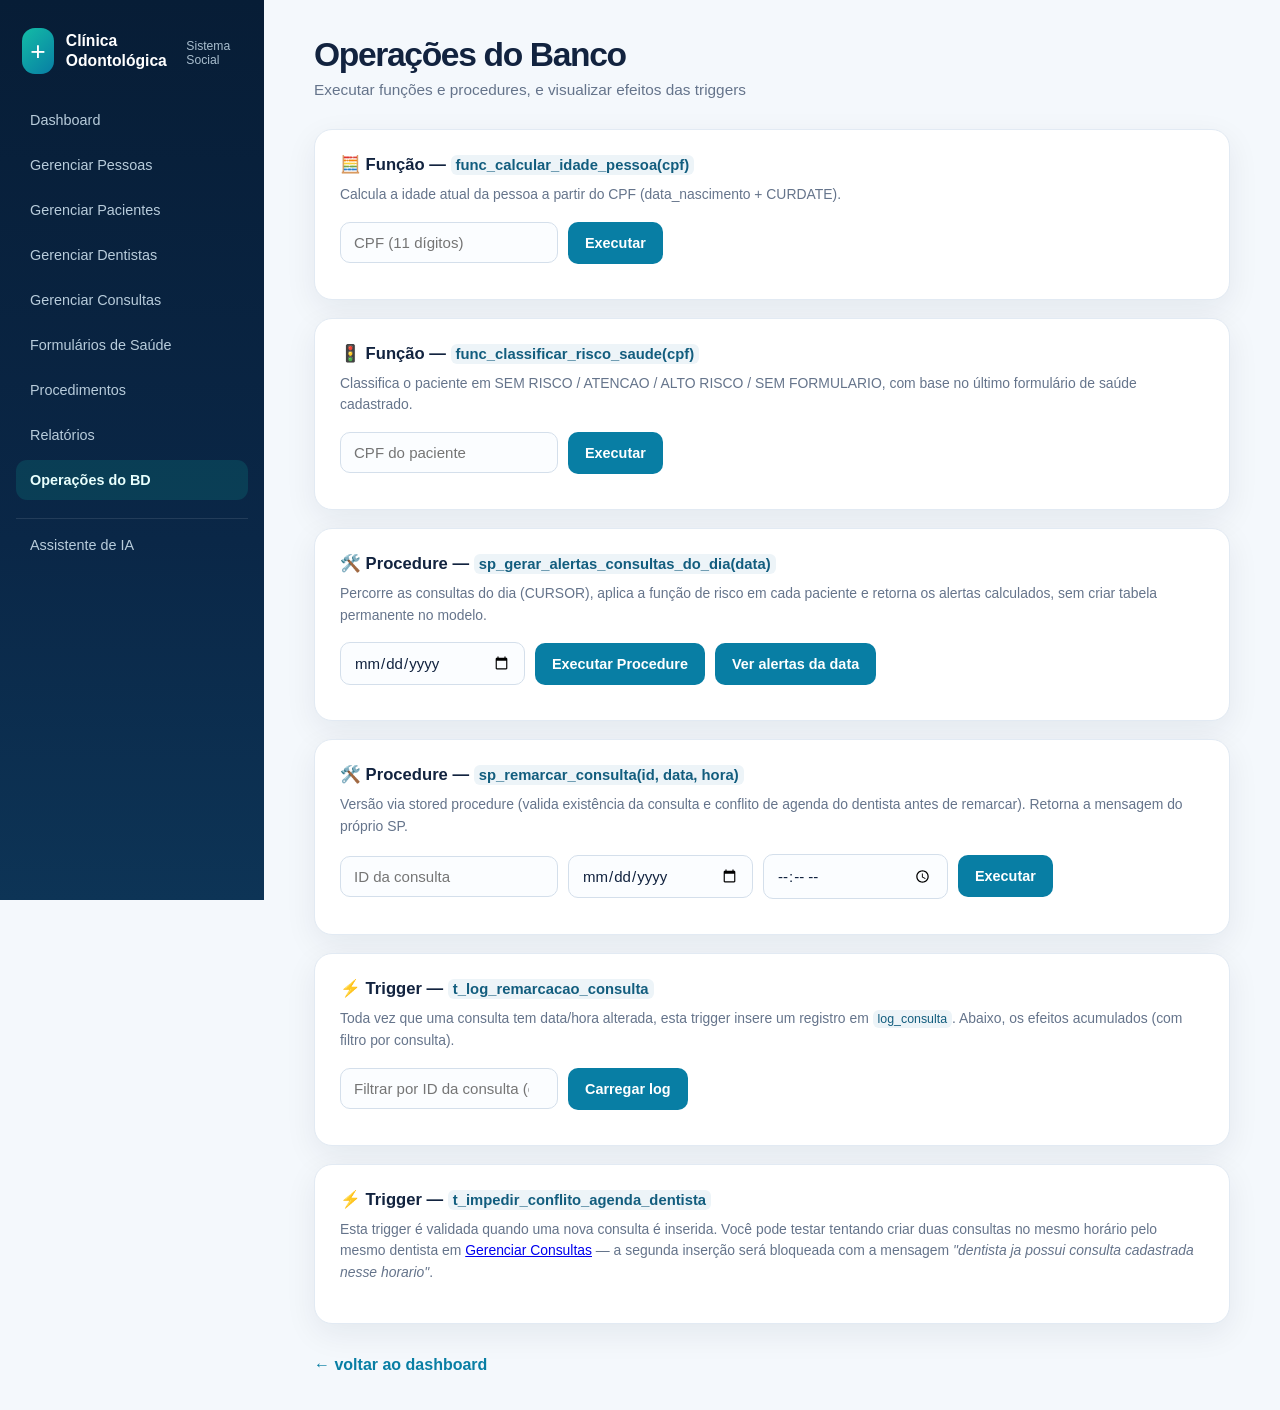
==== commit 624bad45: "Merge main em test_ia" ====
--- a/clinica-odontologica-social/src/main/resources/static/bd_operacoes.html
+++ b/clinica-odontologica-social/src/main/resources/static/bd_operacoes.html
@@ -43,12 +43,11 @@
     <div class="section">
         <h2>🛠️ Procedure — <code>sp_gerar_alertas_consultas_do_dia(data)</code></h2>
         <p class="desc">Percorre as consultas do dia (CURSOR), aplica a função de risco em cada paciente
-            e insere registros em <code>alerta_atendimento</code> quando há risco.</p>
+            e retorna os alertas calculados, sem criar tabela permanente no modelo.</p>
         <div class="filtros">
             <input id="dataAlertas" type="date">
             <button onclick="spGerarAlertas()">Executar Procedure</button>
             <button onclick="carregarAlertas()">Ver alertas da data</button>
-            <button onclick="carregarAlertas(true)">Ver todos os alertas</button>
         </div>
         <div id="saidaProcAlertas"></div>
         <div id="tabelaAlertas"></div>
